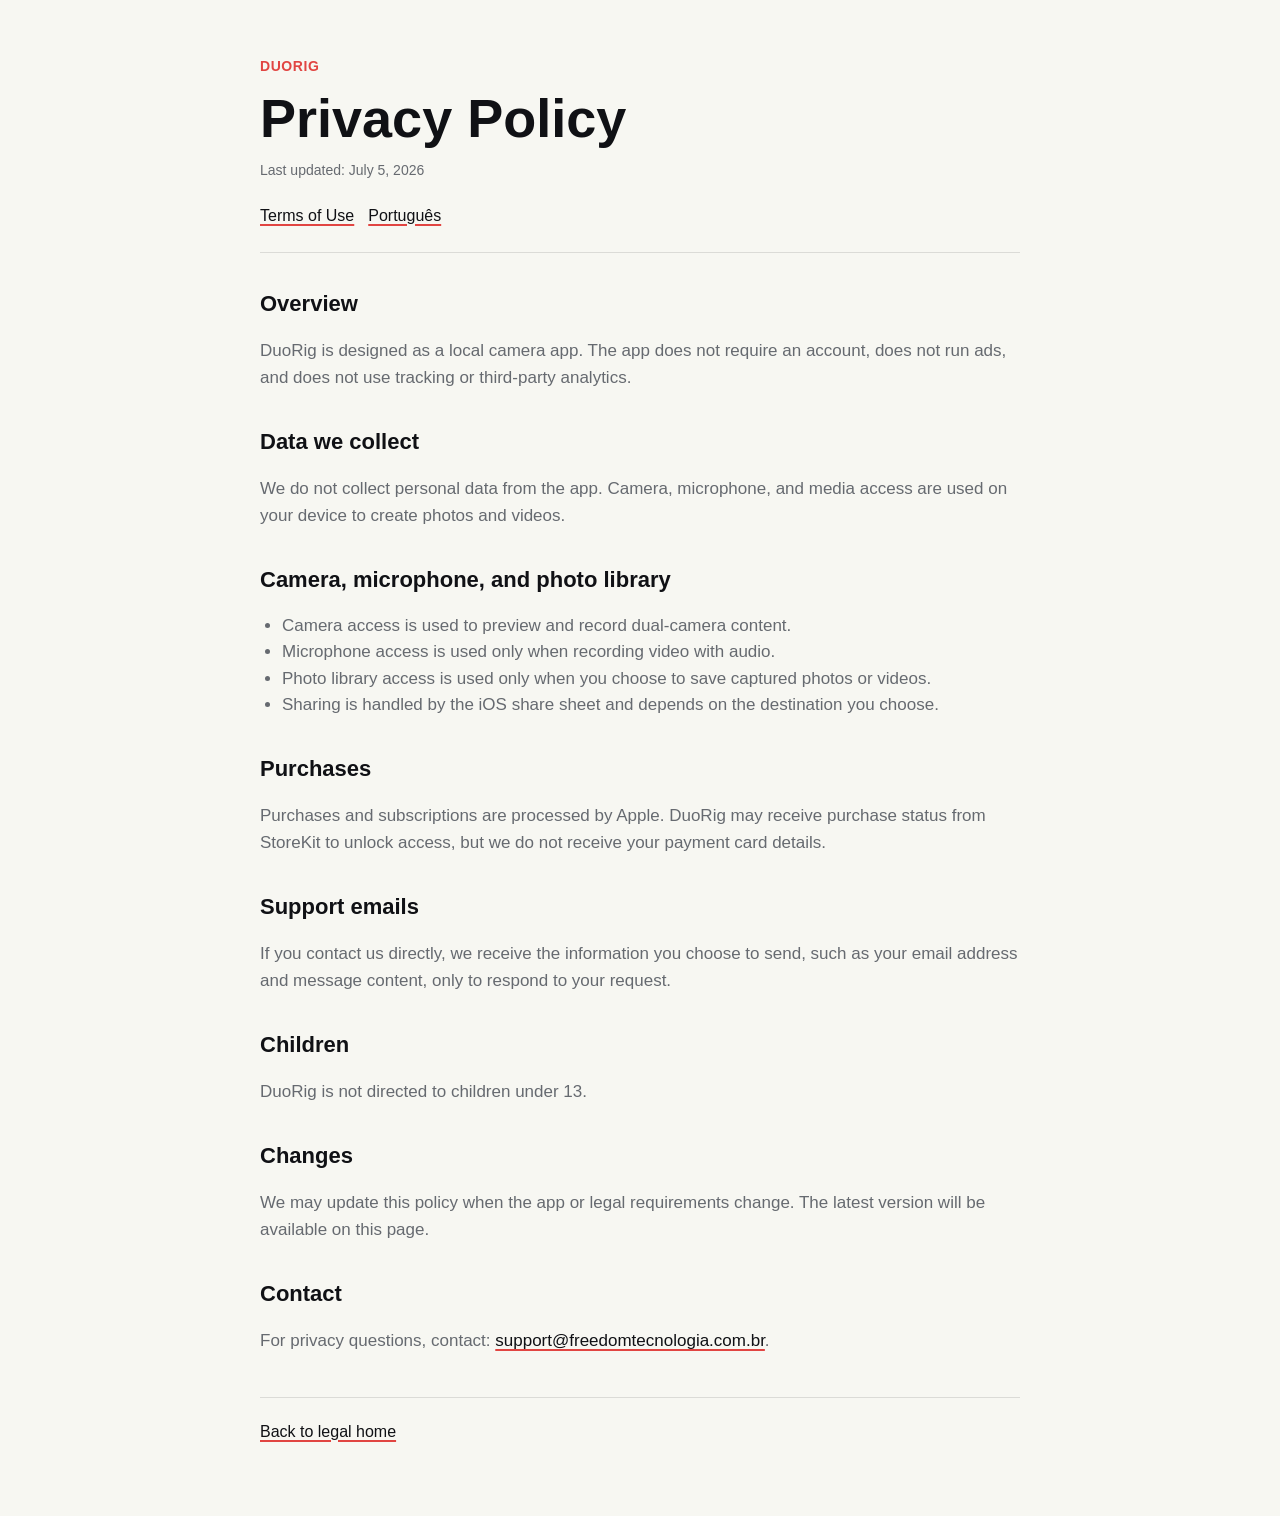
==== privacy.html @ 53272077 "Add DuoRig legal pages" ====
<!doctype html>
<html lang="en">
<head>
  <meta charset="utf-8">
  <meta name="viewport" content="width=device-width, initial-scale=1">
  <title>DuoRig Privacy Policy</title>
  <link rel="stylesheet" href="style.css">
</head>
<body>
  <main>
    <header>
      <div class="brand">DuoRig</div>
      <h1>Privacy Policy</h1>
      <p class="updated">Last updated: July 5, 2026</p>
      <nav>
        <a href="terms.html">Terms of Use</a>
        <a href="pt/privacy.html">Português</a>
      </nav>
    </header>

    <h2>Overview</h2>
    <p>DuoRig is designed as a local camera app. The app does not require an account, does not run ads, and does not use tracking or third-party analytics.</p>

    <h2>Data we collect</h2>
    <p>We do not collect personal data from the app. Camera, microphone, and media access are used on your device to create photos and videos.</p>

    <h2>Camera, microphone, and photo library</h2>
    <ul>
      <li>Camera access is used to preview and record dual-camera content.</li>
      <li>Microphone access is used only when recording video with audio.</li>
      <li>Photo library access is used only when you choose to save captured photos or videos.</li>
      <li>Sharing is handled by the iOS share sheet and depends on the destination you choose.</li>
    </ul>

    <h2>Purchases</h2>
    <p>Purchases and subscriptions are processed by Apple. DuoRig may receive purchase status from StoreKit to unlock access, but we do not receive your payment card details.</p>

    <h2>Support emails</h2>
    <p>If you contact us directly, we receive the information you choose to send, such as your email address and message content, only to respond to your request.</p>

    <h2>Children</h2>
    <p>DuoRig is not directed to children under 13.</p>

    <h2>Changes</h2>
    <p>We may update this policy when the app or legal requirements change. The latest version will be available on this page.</p>

    <h2>Contact</h2>
    <p>For privacy questions, contact: <a href="mailto:support@freedomtecnologia.com.br">support@freedomtecnologia.com.br</a>.</p>

    <footer>
      <a href="index.html">Back to legal home</a>
    </footer>
  </main>
</body>
</html>
---- style.css ----
:root {
  color-scheme: light dark;
  --bg: #f7f7f2;
  --text: #101115;
  --muted: #666a70;
  --line: rgba(16, 17, 21, 0.12);
  --accent: #e14542;
}

@media (prefers-color-scheme: dark) {
  :root {
    --bg: #050608;
    --text: #f4f4f1;
    --muted: #a2a4a8;
    --line: rgba(244, 244, 241, 0.14);
  }
}

* {
  box-sizing: border-box;
}

body {
  margin: 0;
  background: var(--bg);
  color: var(--text);
  font-family: -apple-system, BlinkMacSystemFont, "SF Pro Text", "Segoe UI", sans-serif;
  line-height: 1.55;
}

main {
  width: min(760px, calc(100% - 40px));
  margin: 0 auto;
  padding: 56px 0 72px;
}

header {
  border-bottom: 1px solid var(--line);
  margin-bottom: 32px;
  padding-bottom: 24px;
}

.brand {
  color: var(--accent);
  font-size: 14px;
  font-weight: 700;
  letter-spacing: 0.04em;
  text-transform: uppercase;
}

h1 {
  font-size: clamp(34px, 8vw, 54px);
  line-height: 1.04;
  margin: 12px 0 10px;
}

h2 {
  font-size: 22px;
  margin: 34px 0 10px;
}

p,
li {
  color: var(--muted);
  font-size: 17px;
}

ul {
  padding-left: 22px;
}

a {
  color: var(--text);
  text-decoration-color: var(--accent);
  text-decoration-thickness: 2px;
  text-underline-offset: 3px;
}

nav {
  display: flex;
  flex-wrap: wrap;
  gap: 14px;
  margin-top: 22px;
}

.updated {
  color: var(--muted);
  font-size: 14px;
}

footer {
  border-top: 1px solid var(--line);
  margin-top: 42px;
  padding-top: 22px;
}
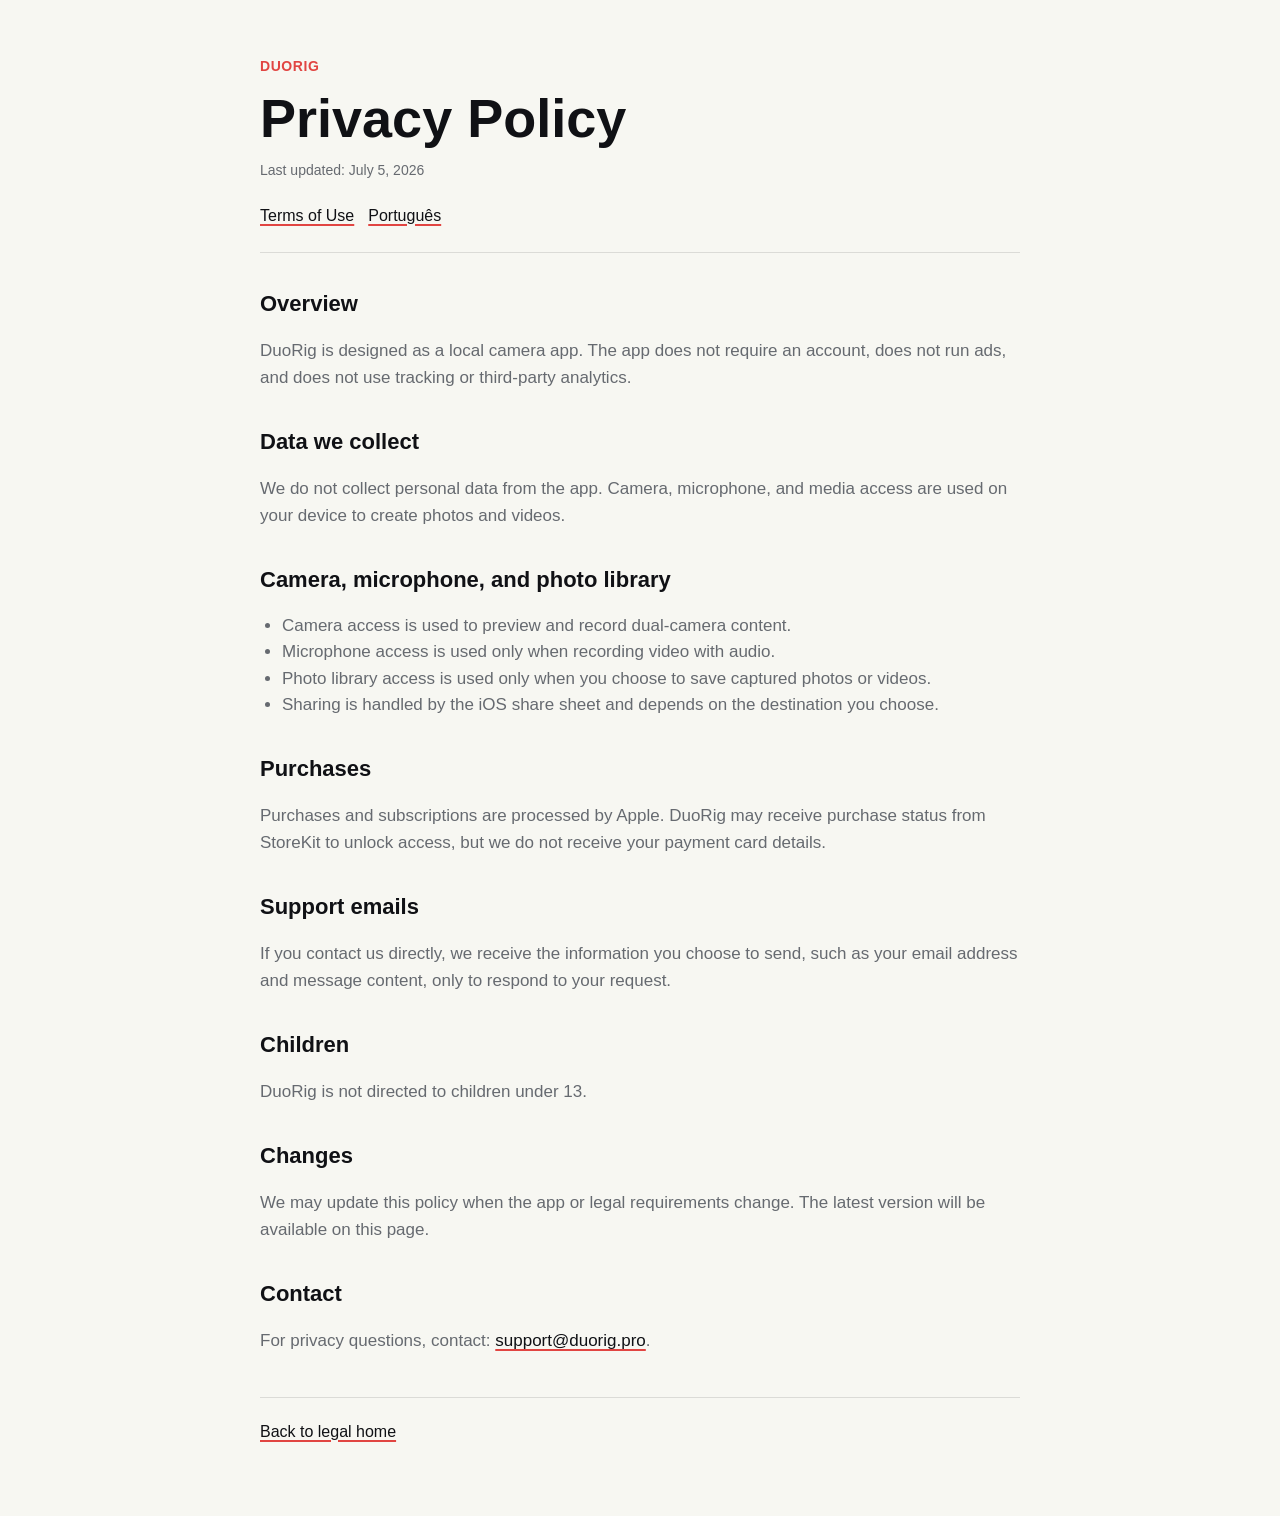
==== commit 0846a2de: "Update DuoRig support email" ====
--- a/privacy.html
+++ b/privacy.html
@@ -45,7 +45,7 @@
     <p>We may update this policy when the app or legal requirements change. The latest version will be available on this page.</p>
 
     <h2>Contact</h2>
-    <p>For privacy questions, contact: <a href="mailto:support@freedomtecnologia.com.br">support@freedomtecnologia.com.br</a>.</p>
+    <p>For privacy questions, contact: <a href="mailto:support@duorig.pro">support@duorig.pro</a>.</p>
 
     <footer>
       <a href="index.html">Back to legal home</a>
